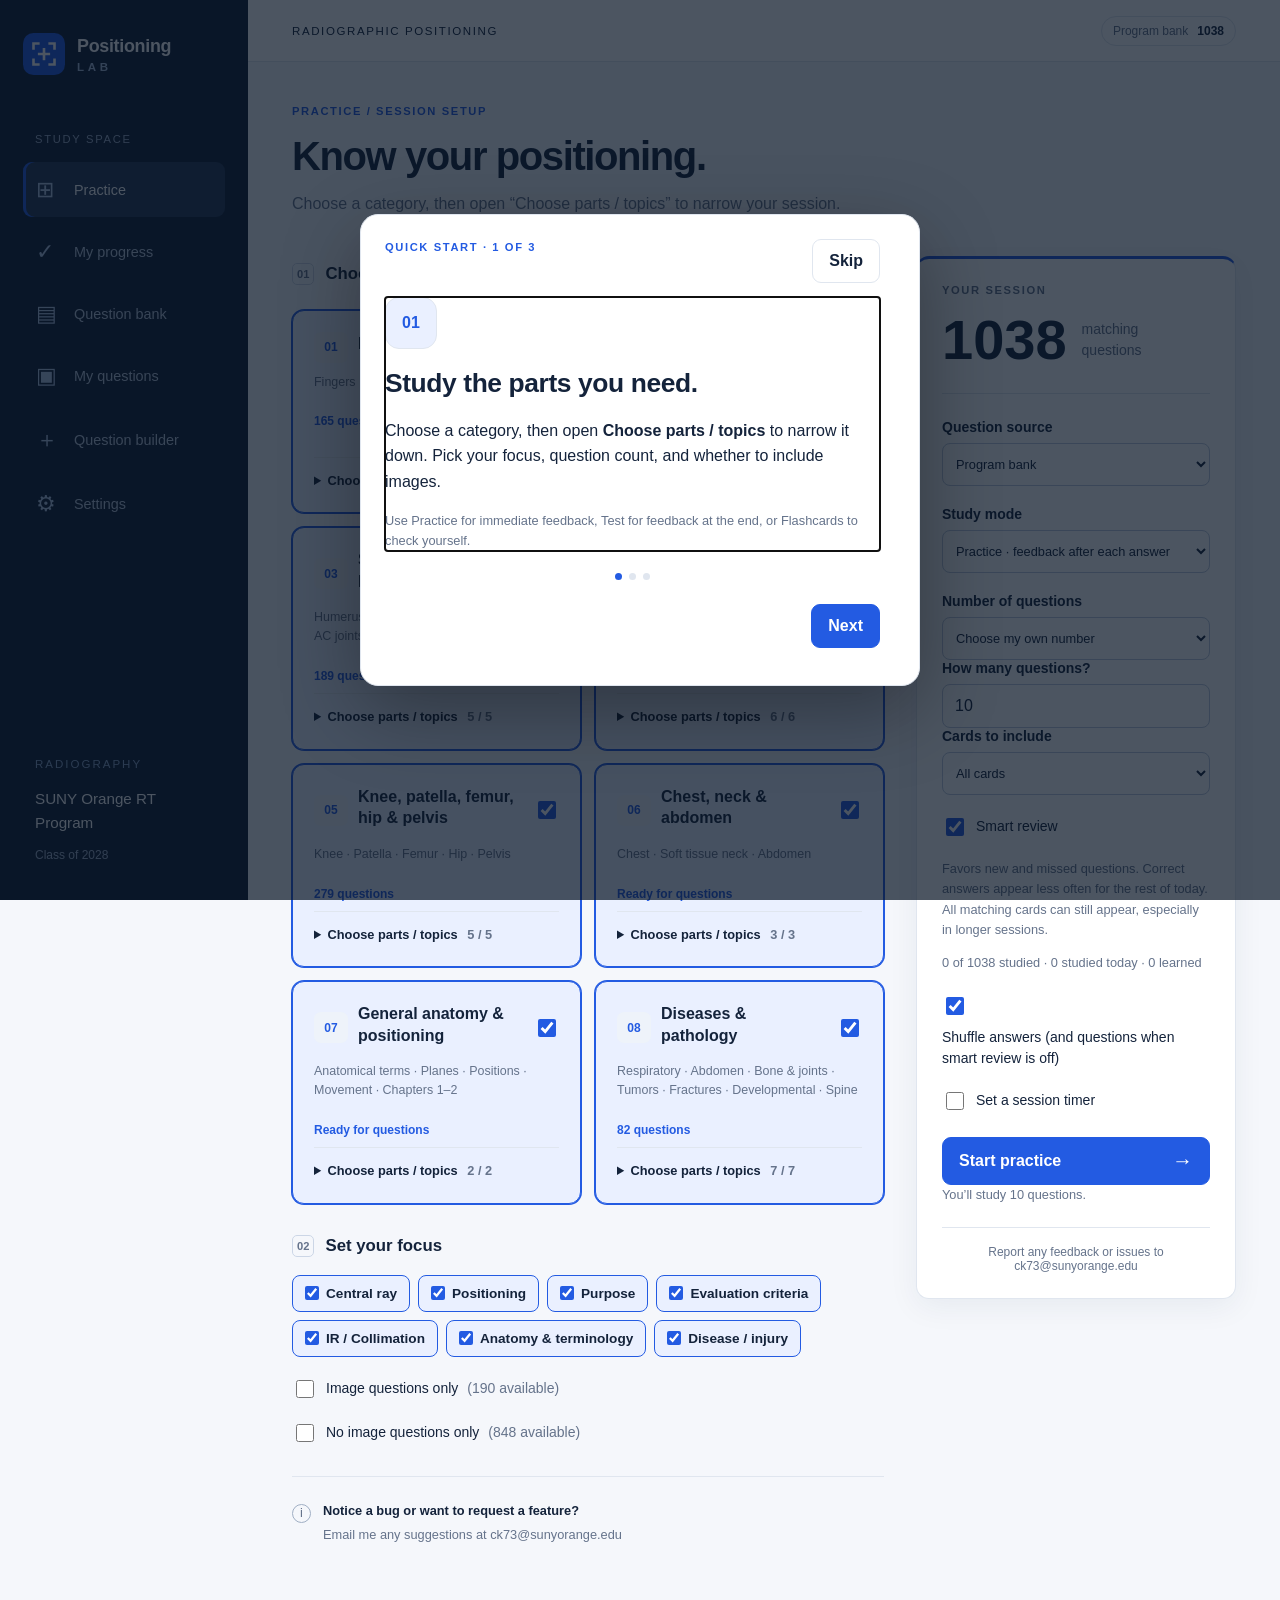
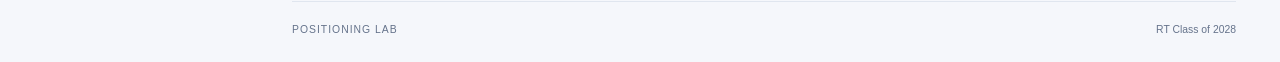
==== index.html @ df294576 "Add files via upload" ====
<!doctype html>
<html lang="en">
<head>
<meta charset="utf-8"><meta name="viewport" content="width=device-width,initial-scale=1,viewport-fit=cover">
<meta name="theme-color" content="#f5f7fb">
<script src="./preferences.js?v=mobile-1"></script>
<title>Positioning Lab | Radiography Practice</title>
<meta name="description" content="Practice radiographic positioning by anatomy group, central ray, purpose, and image evaluation.">
<link rel="icon" href="./favicon.svg" type="image/svg+xml"><link rel="stylesheet" href="./styles.css">
<link rel="stylesheet" href="./progress.css?v=subcategories-2">
<link rel="stylesheet" href="./appearance.css?v=mobile-1">
<script defer src="./app.js?v=mobile-1"></script><script defer src="./catalog.js?v=2"></script><script defer src="./progress.js?v=subcategories-2"></script><script defer src="./builder.js?v=subcategories-2"></script>
</head>
<body>
<a class="skip" href="#main">Skip to content</a>
<aside class="sidebar">
 <a class="brand" href="./"><img src="./favicon.svg" alt="" width="42" height="42"><span>Positioning<span class="brand-light">LAB</span></span></a>
 <div class="sidebar-label">STUDY SPACE</div>
 <nav aria-label="Main navigation">
 <button class="nav active" data-view="practice"><span aria-hidden="true">⊞</span> Practice</button>
 <button class="nav" data-view="progress"><span aria-hidden="true">✓</span> My progress</button>
 <button class="nav" data-view="browse"><span aria-hidden="true">▤</span> Question bank</button>
 <button class="nav" data-view="personal"><span aria-hidden="true">▣</span> My questions</button>
 <button class="nav" data-view="builder"><span aria-hidden="true">＋</span> Question builder</button>
 <button class="nav" id="open-settings" aria-haspopup="dialog"><span aria-hidden="true">⚙</span> Settings</button>
 </nav>
 <div class="sidebar-bottom"><span class="edition">RADIOGRAPHY</span><p>SUNY Orange RT Program</p><small>Class of 2028</small></div>
</aside>
<div class="workspace">
<header class="topbar"><span>RADIOGRAPHIC POSITIONING</span><span class="pill">Program bank <b id="bank-count">…</b></span></header>
<main id="main" tabindex="-1">
<div id="loading" role="status" class="notice">Loading the question bank…</div>
<div id="app" hidden>
<div id="progress-warning" class="notice error" role="status" hidden></div>
<section id="practice-view">
 <div class="page-heading"><p id="personal-greeting" class="personal-greeting" hidden></p><div class="eyebrow">PRACTICE / SESSION SETUP</div><h1>Know your positioning.</h1><p>Choose a category, then open “Choose parts / topics” to narrow your session.</p></div>
 <div class="setup-layout">
  <div>
   <div class="section-line"><h2><span class="step">01</span> Choose categories</h2><button class="text-button" id="toggle-groups">Select all</button></div>
   <div id="group-grid" class="group-grid"></div>
   <div class="section-line second"><h2><span class="step">02</span> Set your focus</h2></div>
   <div id="focus-list" class="chips"></div>
   <label class="checkline"><input type="checkbox" id="images-only"> Image questions only <span class="muted" id="image-count"></span></label>
   <label class="checkline"><input type="checkbox" id="no-images-only"> No image questions only <span class="muted" id="no-image-count"></span></label>
   <div class="sample-note"><span class="note-icon" aria-hidden="true">i</span><p><strong>Notice a bug or want to request a feature?</strong> Email me any suggestions at ck73@sunyorange.edu</p></div>
  </div>
  <aside class="session-card">
   <div class="eyebrow">YOUR SESSION</div><div class="match-count"><strong id="match-count">0</strong><span>matching questions</span></div>
   <hr><label for="session-source">Question source</label><select id="session-source"><option value="program">Program bank</option><option value="personal">My questions</option><option value="both">Program + my questions</option></select><label for="session-mode">Study mode</label><select id="session-mode"><option value="practice">Practice · feedback after each answer</option><option value="exam">Test · feedback at the end</option><option value="cards">Flashcards · reveal & self-check</option></select>
   <label for="session-size">Number of questions</label><select id="session-size"><option value="10">10 questions</option><option value="20">20 questions</option><option value="50">50 questions</option><option value="custom">Choose my own number</option><option value="all">All matching questions</option></select>
   <div id="custom-size-settings" hidden><label for="custom-session-size">How many questions?</label><input id="custom-session-size" type="number" min="1" step="1" value="25" inputmode="numeric" aria-describedby="session-hint"></div>
   <label for="study-filter">Cards to include</label><select id="study-filter"></select>
   <label class="checkline"><input type="checkbox" id="smart-review" checked> Smart review</label>
   <p class="small muted">Favors new and missed questions. Correct answers appear less often for the rest of today. All matching cards can still appear, especially in longer sessions.</p>
   <p id="setup-progress" class="small muted"></p>
   <label class="checkline"><input type="checkbox" id="shuffle" checked> Shuffle answers (and questions when smart review is off)</label>
   <label class="checkline"><input type="checkbox" id="timer-enabled"> Set a session timer</label><div id="timer-settings" hidden><label for="timer-minutes">Minutes (1–180)</label><input id="timer-minutes" type="number" min="1" max="180" value="10"><p class="small muted">The session ends when time runs out, including while this tab is in the background.</p></div><button class="primary start" id="start">Start practice <span aria-hidden="true">→</span></button>
   <p id="session-hint" class="small muted"></p>
   <div class="card-footer">Report any feedback or issues to ck73@sunyorange.edu</div>
  </aside>
 </div>
</section>
<section id="quiz-view" hidden></section>
<section id="results-view" hidden></section>
<section id="progress-view" hidden>
 <div class="page-heading"><div class="eyebrow">STUDY / SAVED IN THIS BROWSER</div><h1>My progress.</h1><p>Keep track of what you’ve studied and choose what needs another look.</p></div>
 <p id="progress-summary" class="notice"></p>
 <p class="small muted">Category totals include the program bank and your personal questions.</p>
 <div id="category-progress" class="category-progress-grid" aria-label="Progress by category"></div>
 <details class="panel progress-backup"><summary>Back up or restore progress</summary>
 <p>Progress saves automatically in this browser. It does not sync to another device. Export a backup before clearing browser data or changing devices. Anyone using this same browser profile shares this history.</p>
 <div class="actions"><button id="progress-export">Export progress</button><label class="file-button" for="progress-import">Restore progress</label><input id="progress-import" type="file" accept=".json,application/json" hidden></div>
 <p class="small muted">Restoring merges histories and keeps the newer record for each card. Progress backups contain marks and statistics. Back up personal questions separately in My questions.</p>
 <p id="progress-storage" class="small muted"></p><p id="progress-status" role="status"></p>
 </details>
 <p class="small muted">Click “Mark learned” when you feel ready, or switch a card back to Learning. Progress bars count cards you marked Learned; correct answers alone do not mark a card learned. “Got it” flashcards count as self-assessed correct answers. Changing a question’s wording or answer starts fresh statistics while keeping your marks.</p>
 <div class="progress-tools"><input id="progress-search" type="search" placeholder="Search questions…" aria-label="Search progress"><select id="progress-group" aria-label="Progress category"></select><select id="progress-part" aria-label="Progress subcategory"></select><select id="progress-filter" aria-label="Progress card filter"></select></div>
 <p id="progress-count" class="muted"></p><div id="progress-list"></div><button id="progress-more" hidden>Show 30 more</button>
</section>
<section id="browse-view" hidden>
 <div class="page-heading"><div class="eyebrow">REFERENCE / QUESTION BANK</div><h1>See what’s in the bank.</h1><p>Search a projection, question, or answer. Open a question to study it.</p></div>
 <div class="bank-tools"><input id="bank-search" type="search" placeholder="Search questions or projections…" aria-label="Search question bank"><select id="bank-source" aria-label="Question source"><option value="program">Program bank</option><option value="personal">My questions</option><option value="both">All questions</option></select><select id="bank-group" aria-label="Filter anatomy group"></select><select id="bank-part" aria-label="Filter subcategory"></select><select id="bank-topic" aria-label="Filter topic"></select></div>
 <label for="bank-progress">Card status</label><select id="bank-progress"></select>
 <div class="section-line"><p id="browse-count" class="muted"></p><button id="bank-more" class="text-button" hidden>Show 50 more</button></div><div id="bank-list"></div>
</section>
<section id="personal-view" hidden>
 <div class="page-heading"><div class="eyebrow">PERSONAL / SAVED ON THIS DEVICE</div><h1>My questions.</h1><p>Your own collection, separate from the program bank. Ready to study as soon as you save.</p></div>
 <div class="notice">Questions and custom categories are saved in this browser on this device. Export a backup to move them to another computer or protect them before clearing browser data.</div>
 <div class="actions"><button id="personal-new" class="primary">Create a question</button><button id="personal-study">Practice my questions</button><button id="backup-export">Export question backup</button><label class="file-button" for="backup-import">Restore questions</label><input type="file" id="backup-import" accept=".json,application/json" hidden></div>
 <p id="personal-status" role="status"></p>
 <div class="bank-tools"><input id="personal-search" type="search" aria-label="Search personal questions" placeholder="Search my questions…"><select id="personal-group" aria-label="Personal category filter"></select><select id="personal-part" aria-label="Personal subcategory filter"></select></div>
 <p id="personal-count" class="muted"></p><div id="personal-list"></div><button id="personal-more" hidden>Show 50 more</button>
</section>
<section id="builder-view" hidden>
 <div class="page-heading"><div class="eyebrow">CREATE / QUESTION BUILDER</div><h1>Build the next question.</h1><p>Choose a category and subcategory, then a projection or topic. Write your question and save it to My questions.</p></div>
 <div class="builder-layout">
 <form id="builder-form" class="panel">
 <h2 class="builder-step"><span class="step">01</span> Choose what to study</h2>
 <div class="form-row"><div><label for="draft-group">Category</label><select id="draft-group"></select></div><div><label for="draft-topic">Focus</label><select id="draft-topic"></select></div></div>
 <div class="form-row"><div><label for="draft-part">Subcategory / body part</label><select id="draft-part"></select></div><div id="projection-family-field"><label for="draft-orientation">Projection family</label><select id="draft-orientation"></select></div></div>
 <label for="draft-projection-select">Projection / named method / topic</label><select id="draft-projection-select"></select>
 <p id="projection-detail" class="projection-detail"></p>
 <label class="checkline"><input type="checkbox" id="custom-projection"> Enter an unlisted projection or topic</label>
 <div id="custom-projection-fields" hidden><label for="draft-projection">Custom name</label><input id="draft-projection" placeholder="Include the body part, projection, and named method"><p class="small muted">Unlisted names are marked Custom. They do not become standard choices for other students.</p></div>
 <h2 class="builder-step"><span class="step">02</span> Write the question</h2>
 <label for="draft-type">Answer format</label><select id="draft-type"><option value="mcq">Multiple choice</option><option value="short">Short answer</option></select>
 <label for="draft-prompt">Question</label><textarea id="draft-prompt" rows="3" required placeholder="What should the image demonstrate?"></textarea>
 <div id="options-fields"><p class="small muted">Enter each choice, then select the circle beside the correct answer.</p><div id="choice-editor"></div><button type="button" id="add-choice" class="text-button">＋ Add a choice</button></div>
 <div id="short-fields" hidden><label for="draft-answer">Correct answer</label><input id="draft-answer"><label for="draft-aliases">Other accepted answers · one per line</label><textarea id="draft-aliases" rows="2" placeholder="Add alternate wording students might use"></textarea></div>
 <label for="draft-explanation">Why is this correct?</label><textarea id="draft-explanation" required rows="2" placeholder="Explain the key positioning detail."></textarea>
 <label for="draft-source">Reference (optional)</label><input id="draft-source" placeholder="Textbook edition · chapter · page">
 <h2 class="builder-step"><span class="step">03</span> Add an image & save</h2>
 <details class="image-settings"><summary>Add an optional image</summary><p class="small muted">Upload a JPG, PNG, or WebP up to 5 MB, or enter an image path.</p>
 <label for="draft-image-file">Choose an image</label><input type="file" id="draft-image-file" accept="image/jpeg,image/png,image/webp">
 <label for="draft-image-path">Or use an image path / HTTPS URL</label><input id="draft-image-path" placeholder="images/shoulder/ap-external.jpg">
 <label for="draft-image-alt">Image description</label><input id="draft-image-alt" placeholder="Describe the image without giving away the answer">
 <label for="draft-image-caption">Caption (optional)</label><input id="draft-image-caption">
 <img id="draft-image-preview" class="draft-preview" alt="Question image preview" hidden>
 <button type="button" id="remove-image" class="text-button">Clear image</button></details>
 <p id="builder-message" role="status"></p>
 <div class="actions"><button type="submit" class="primary" id="save-draft">Save to My questions</button><button type="button" id="preview-question">Preview</button><button type="button" id="cancel-edit" hidden>Cancel edit</button></div>
 <p class="small muted">Saving makes this question available in your personal bank immediately. It does not change the shared program bank.</p>
 </form>
 <aside class="panel draft-panel"><div class="section-line"><h2>Personal draft bank</h2><span class="pill" id="draft-count">0</span></div><p class="small muted">Questions saved in the selected category on this device.</p>
 <div class="actions vertical"><button id="preview-drafts" class="primary">Practice this category</button><button id="export-drafts">Export category JSON</button><label class="file-button" for="import-drafts">Import question JSON</label><input id="import-drafts" type="file" accept=".json,application/json" hidden></div>
 <p id="draft-status" role="status" class="small"></p><div id="draft-list"></div>
 <details class="help"><summary>Add a category, subcategory or focus</summary>
 <label for="new-group-name">New category name</label><input id="new-group-name" placeholder="e.g., Spine"><button type="button" id="add-group">Add category</button>
 <label for="new-part-name">New subcategory in the selected category</label><input id="new-part-name" placeholder="e.g., Toes or Respiratory conditions"><button type="button" id="add-part">Add subcategory</button>
 <label for="new-focus-name">New focus name</label><input id="new-focus-name" placeholder="e.g., Respiration"><button type="button" id="add-focus">Add focus</button>
 <p id="catalog-status" role="status"></p><p class="small muted">Custom categories, subcategories and focuses are personal. Question backups include them. The program catalog can also be expanded through its data files.</p></details>
 <details class="help"><summary>Publish questions for everyone</summary><ol><li>Import the existing category JSON first if you want to keep its published questions.</li><li>Export the category, then upload the JSON into your website’s data folder.</li><li>Register categories in groups.json, subcategories and their projections/topics in projections.json, and focuses in focuses.json.</li><li>Commit changes in GitHub to publish.</li></ol><p>Publishing replaces the entire category file. A personal backup can instead be imported into another browser without changing the website.</p></details>
 </aside></div>
</section>
</div>
<footer class="footer">POSITIONING LAB <span>RT Class of 2028</span></footer>
</main></div>
<dialog id="image-dialog"><button id="close-image">Close image ×</button><img id="large-image" alt=""></dialog>

<dialog id="settings-dialog" class="preferences-dialog" aria-labelledby="settings-title">
 <div class="dialog-heading"><div><p class="eyebrow">MAKE IT YOURS</p><h2 id="settings-title">Settings</h2></div><button id="settings-close" type="button" aria-label="Close settings">Close</button></div>
 <p class="small muted">Changes save in this browser. Study defaults apply to your next session.</p>
 <div class="settings-section"><h3>Appearance</h3>
  <label for="pref-theme">Theme</label><select id="pref-theme"><option value="system">Use device theme</option><option value="light">Light</option><option value="dark">Dark</option><option value="sepia">Sepia</option></select>
  <label for="pref-accent">Accent color</label><select id="pref-accent"><option value="blue">Blue</option><option value="teal">Teal</option><option value="purple">Purple</option><option value="amber">Amber</option></select>
  <div class="settings-grid"><div><label for="pref-text">Text size</label><select id="pref-text"><option value="standard">Standard</option><option value="large">Large</option><option value="extra">Extra large</option></select></div><div><label for="pref-density">Spacing</label><select id="pref-density"><option value="comfortable">Comfortable</option><option value="compact">Compact</option></select></div></div>
  <label class="checkline"><input id="pref-motion" type="checkbox"> Reduce motion</label>
 </div>
 <div class="settings-section"><h3>Personal</h3><label for="pref-name">Display name (optional)</label><input id="pref-name" maxlength="32" autocomplete="nickname" placeholder="What should we call you?"><p class="small muted">Your name stays in this browser. This does not create an account.</p></div>
 <div class="settings-section"><h3>Study defaults</h3>
  <label for="pref-mode">Study mode</label><select id="pref-mode"><option value="practice">Practice</option><option value="exam">Test</option><option value="cards">Flashcards</option></select>
  <label for="pref-source">Question source</label><select id="pref-source"><option value="program">Program bank</option><option value="personal">My questions</option><option value="both">Program + my questions</option></select>
  <label for="pref-images">Image questions</label><select id="pref-images"><option value="all">Include all questions</option><option value="only">Image questions only</option><option value="none">No image questions</option></select>
  <label class="checkline"><input id="pref-all" type="checkbox"> Use all matching questions</label>
  <div id="pref-count-field"><label for="pref-count">Default number of questions</label><input id="pref-count" type="number" min="1" step="1" inputmode="numeric"></div>
  <label class="checkline"><input id="pref-smart" type="checkbox"> Smart review</label>
  <label class="checkline"><input id="pref-shuffle" type="checkbox"> Shuffle answers and normal question order</label>
  <label class="checkline"><input id="pref-timer" type="checkbox"> Start sessions with a timer</label>
  <div id="pref-minutes-field"><label for="pref-minutes">Default timer (minutes)</label><input id="pref-minutes" type="number" min="1" max="180" step="1" inputmode="numeric"></div>
  <button type="button" id="use-session-defaults">Use current session options as defaults</button>
  <p class="small muted">You can change these options before each session. Categories and card filters are chosen in Practice.</p>
 </div>
 <div class="settings-section"><h3>Your data</h3><p class="small muted">Learning history and personal questions are saved separately. Export progress from My progress, and back up your questions from My questions.</p><div class="actions"><button id="replay-tour" type="button">Show walkthrough</button><button id="reset-preferences" type="button">Reset settings</button></div><p class="small muted">Reset settings keeps your questions, learned marks, and history.</p></div>
 <p id="preferences-status" class="small" role="status" aria-live="polite"></p>
</dialog>
<dialog id="welcome-dialog" class="preferences-dialog welcome-dialog" aria-labelledby="welcome-title">
 <div class="dialog-heading"><p class="eyebrow" id="welcome-step"></p><button id="welcome-skip" type="button">Skip</button></div>
 <div id="welcome-content" tabindex="-1"></div>
 <div class="tour-dots" aria-hidden="true"><span></span><span></span><span></span></div>
 <div class="tour-actions"><button id="welcome-back" type="button">Back</button><button id="welcome-next" class="primary" type="button">Next</button></div>
 <p id="welcome-status" class="small" role="status"></p>
</dialog>
</body></html>
---- styles.css ----
:root{--ink:#14233b;--muted:#65738b;--blue:#235be2;--line:#e0e6ef;--bg:#f5f7fb;--nav:#101e34;--teal:#146e64;--red:#ac2d37;font-family:Inter,ui-sans-serif,-apple-system,BlinkMacSystemFont,"Segoe UI",sans-serif;color:var(--ink);font-size:16px}
*{box-sizing:border-box}body{margin:0;background:var(--bg)}button,input,textarea,select{font:inherit}button,a,input,select,textarea,summary{outline-offset:4px}button,select,summary,.file-button{cursor:pointer}button{border:1px solid var(--line);background:white;border-radius:9px;padding:11px 16px;color:var(--ink);font-weight:600}button:hover{border-color:#8ca9dd;background:#f3f6fc}button:disabled{opacity:.5;cursor:not-allowed}a{color:var(--blue)}input:not([type=checkbox]):not([type=radio]),textarea,select{width:100%;border:1px solid #cbd5e3;border-radius:8px;background:#fff;padding:12px;color:var(--ink);min-width:0}textarea{resize:vertical}input[type=checkbox],input[type=radio]{accent-color:var(--blue);width:18px;height:18px;flex-shrink:0}label{display:block;font-size:.875rem;font-weight:600;margin-bottom:8px}select+label,input+label,textarea+label{margin-top:20px}p{line-height:1.6}h1,h2,h3,p{margin-top:0}h1{font-size:2.5rem;line-height:1.15;letter-spacing:-1.4px;margin-bottom:12px;font-weight:750}h2{font-size:1.05rem;margin-bottom:0}h3{font-size:1.1rem}hr{border:0;border-top:1px solid var(--line);margin:25px 0}.sidebar{width:248px;position:fixed;inset:0 auto 0 0;background:var(--nav);color:white;padding:33px 23px;display:flex;flex-direction:column}.brand{display:flex;gap:12px;align-items:center;text-decoration:none;color:white;font-size:1.12rem;font-weight:650;letter-spacing:-.3px}.brand-light{display:block;font-size:.72rem;letter-spacing:3.7px;color:#a6bad9;margin-top:4px}.sidebar-label{font-size:.7rem;letter-spacing:1.7px;color:#9bacc6;margin:58px 12px 17px}.nav{display:flex;align-items:center;gap:13px;width:100%;text-align:left;border:0;color:#b7c5d9;background:transparent;padding:14px 13px;margin-bottom:7px;font-size:.9rem;font-weight:500}.nav span{font-size:1.4rem;width:25px;color:#b0c5e4}.nav:hover,.nav.active{background:#233653;color:#fff}.nav.active{box-shadow:inset 3px 0 #72a0ff}.sidebar-bottom{margin-top:auto;padding:25px 12px 0}.edition{font-size:.72rem;letter-spacing:2px;color:#89a3c7}.sidebar-bottom p{font-size:.95rem;margin:15px 0 10px}.sidebar-bottom small{font-size:.75rem;color:#9fb0c9;line-height:1.8}.workspace{margin-left:248px}.topbar{height:82px;border-bottom:1px solid var(--line);background:#fff;display:flex;justify-content:space-between;align-items:center;padding:0 44px;font-size:.72rem;letter-spacing:1.6px;color:var(--muted)}.pill{display:inline-flex;align-items:center;gap:9px;border:1px solid var(--line);border-radius:30px;padding:7px 11px;font-size:.75rem;letter-spacing:0;background:#fff;color:var(--muted)}.pill b{color:var(--ink)}main{max-width:1400px;margin:auto;padding:43px 44px 24px}.eyebrow{font-size:.7rem;letter-spacing:1.6px;font-weight:700;color:var(--blue);margin-bottom:16px}.page-heading{margin-bottom:39px}.page-heading p{color:var(--muted);font-size:1rem;margin:0}.setup-layout{display:grid;grid-template-columns:minmax(0,1fr) 320px;gap:32px;align-items:start}.section-line{display:flex;align-items:center;justify-content:space-between;gap:12px;margin-bottom:18px}.section-line h2{display:flex;align-items:center;gap:11px}.step{font-size:.7rem;color:var(--muted);border:1px solid #ccd6e6;border-radius:5px;padding:4px}.text-button{border:0;background:transparent;color:var(--blue);padding:5px;font-size:.875rem}.group-grid{display:grid;grid-template-columns:1fr 1fr;gap:14px}.group-card{position:relative;border:1px solid var(--line);border-radius:12px;background:#fff;padding:21px;min-height:174px;display:flex;flex-direction:column;cursor:pointer;margin:0;transition:border-color .15s,box-shadow .15s}.group-card:has(input:checked){border-color:var(--blue);background:#f5f8ff;box-shadow:0 0 0 1px var(--blue)}.group-top{display:flex;justify-content:space-between;align-items:center;margin-bottom:20px}.group-number{font-size:.75rem;font-weight:700;color:var(--blue);background:#eaf0ff;border-radius:7px;display:grid;place-items:center;width:34px;height:31px}.group-card strong{font-size:1rem;line-height:1.35;margin-bottom:6px}.group-card small{color:var(--muted);font-weight:400;line-height:1.5;font-size:.78rem}.group-card .count{margin-top:13px;color:var(--blue);font-size:.75rem;font-weight:600}.second{margin-top:31px}.chips{display:flex;gap:8px;flex-wrap:wrap}.chip{position:relative;border:1px solid #d5deeb;background:#fff;border-radius:8px;padding:10px 12px;font-size:.85rem;cursor:pointer;margin:0;display:flex;gap:7px;align-items:center}.chip:has(input:checked){background:#eaf0ff;border-color:#97b3f4;color:#184bbf}.chip input{width:14px;height:14px;margin:0}.checkline{display:flex;align-items:center;gap:9px;font-weight:400;font-size:.875rem;line-height:1.5;margin:20px 0}.muted{color:var(--muted)}.small{font-size:.8rem}.sample-note{display:flex;gap:12px;margin-top:31px;border-top:1px solid var(--line);padding-top:24px;color:var(--muted)}.sample-note p{font-size:.8rem;margin:0}.sample-note strong{color:#3c4f6b;display:block;margin-bottom:4px}.note-icon{border:1px solid #9faec3;border-radius:50%;width:19px;height:19px;text-align:center;flex-shrink:0;font-size:.8rem;margin-top:3px}.session-card,.panel{background:#fff;border:1px solid var(--line);border-radius:13px;padding:25px}.session-card{box-shadow:0 8px 30px #142b5510;border-top:3px solid var(--blue)}.session-card .eyebrow{color:var(--muted)}.match-count{display:flex;align-items:center;gap:15px}.match-count strong{font-size:3.5rem;font-weight:700;line-height:1}.match-count span{font-size:.875rem;max-width:85px;color:var(--muted);line-height:1.5}.session-card select{font-size:.8rem;padding:12px 9px}.primary{background:var(--blue);border-color:var(--blue);color:#fff}.primary:hover{background:#1748bb;border-color:#1748bb}.start{width:100%;display:flex;align-items:center;justify-content:space-between;margin-top:24px}.start span{font-size:1.3rem}.card-footer{border-top:1px solid var(--line);padding-top:17px;margin-top:22px;font-size:.75rem;color:var(--muted);text-align:center}.footer{display:flex;justify-content:space-between;gap:30px;border-top:1px solid var(--line);padding-top:20px;margin-top:55px;font-size:.65rem;letter-spacing:1px;color:var(--muted);line-height:1.6}.footer span{letter-spacing:0;max-width:530px;text-align:right}.notice{padding:17px 20px;background:#eaf0ff;border:1px solid #cbd9fa;border-radius:9px;margin-bottom:25px;font-size:.875rem;line-height:1.6}.error{background:#fff0f1;border-color:#eec4c9;color:var(--red)}.quiz-wrap{max-width:820px;margin:auto}.quiz-header{display:flex;justify-content:space-between;align-items:center;gap:12px;margin-bottom:18px}.progress-track{height:5px;background:#dde5f2;border-radius:9px;margin-bottom:28px;overflow:hidden}.progress-fill{height:100%;background:var(--blue);transition:width .2s}.question-card{background:#fff;border:1px solid var(--line);border-radius:14px;padding:32px}.question-card h1{font-size:1.7rem;letter-spacing:-.5px;line-height:1.4;margin:22px 0}.question-tags{display:flex;gap:9px;flex-wrap:wrap}.options{display:grid;gap:11px}.option{display:flex;gap:13px;align-items:center;padding:15px 17px;border:1px solid #d6dfec;border-radius:9px;cursor:pointer;font-weight:400;font-size:1rem;line-height:1.5;margin:0}.option:has(input:checked){border-color:var(--blue);background:#f1f5ff}.option.correct{background:#eaf7f2;border-color:#6cbaa4}.option.incorrect{background:#fff0f0;border-color:#d8888c}.feedback{border-radius:9px;background:#ecf7f3;border:1px solid #b6ddcf;padding:18px;margin-top:22px;line-height:1.6}.feedback.wrong{background:#fff4f1;border-color:#eccbc1}.feedback p:last-child{margin-bottom:0}.actions{display:flex;gap:10px;align-items:center;flex-wrap:wrap;margin-top:22px}.actions.vertical{flex-direction:column;align-items:stretch}.question-image{width:100%;max-height:360px;object-fit:contain;background:#101d32;border-radius:8px;display:block}.image-button{padding:0;border:0;display:block;width:100%;background:transparent}.image-caption{font-size:.75rem;color:var(--muted);margin:9px 0 22px}.results-score{font-size:4rem;letter-spacing:-3px;color:var(--blue);margin:15px 0}.review-item{padding:20px;border:1px solid var(--line);background:#fff;border-radius:10px;margin-bottom:12px}.review-item summary{font-size:1rem;line-height:1.5;font-weight:600}.review-item p{font-size:.9rem;margin:16px 0 0}.status-good{color:var(--teal)}.status-bad{color:var(--red)}.bank-tools{display:grid;grid-template-columns:2fr 1fr 1fr;gap:12px;margin-bottom:22px}.builder-layout{display:grid;grid-template-columns:minmax(0,1fr) 310px;gap:24px;align-items:start}.form-row{display:grid;grid-template-columns:1fr 1fr;gap:16px;margin-bottom:20px}.panel>label{margin-top:20px}fieldset{border:1px solid var(--line);border-radius:9px;margin:26px 0 0;padding:18px}legend{font-weight:600;font-size:.9rem}.draft-preview{width:100%;max-height:180px;object-fit:contain;margin-top:15px}.file-button{border:1px solid var(--line);border-radius:9px;text-align:center;font-size:1rem;padding:12px;margin:0}.draft-item{border-top:1px solid var(--line);padding:16px 0}.draft-item p{font-size:.85rem;margin:4px 0 8px}.draft-item button{font-size:.75rem;padding:6px 9px}.help{margin-top:24px;font-size:.875rem;line-height:1.7}.help ol{padding-left:20px}.help li{margin:10px 0}.empty{text-align:center;padding:38px;background:white;border:1px dashed #cbd5e3;border-radius:12px;color:var(--muted)}dialog{border:0;border-radius:12px;max-width:92vw;max-height:92vh;padding:16px}dialog::backdrop{background:#071425cc}dialog img{display:block;max-width:85vw;max-height:78vh;object-fit:contain;margin-top:10px}.skip{position:absolute;top:-100px;left:15px;z-index:10;background:white;padding:15px}.skip:focus{top:10px}[hidden]{display:none!important}
@media(min-width:1500px){main{padding-top:60px}.group-card{min-height:190px}.setup-layout{gap:42px;grid-template-columns:minmax(0,1fr) 340px}}
@media(max-width:1150px){.sidebar{width:210px;padding:30px 15px}.workspace{margin-left:210px}main{padding:32px 26px}.topbar{padding:0 26px}.setup-layout{grid-template-columns:minmax(0,1fr) 280px;gap:20px}.group-card{padding:17px}.session-card{padding:20px}.builder-layout{grid-template-columns:1fr}.draft-panel{order:-1}}
@media(max-width:900px){.sidebar{width:auto;position:static;padding:18px 22px;display:flex;flex-direction:row;justify-content:space-between;align-items:center;gap:20px}.brand-light{display:none}.brand img{width:32px;height:32px}.sidebar-label,.sidebar-bottom{display:none}.sidebar nav{display:flex;gap:5px}.nav{margin:0;padding:10px;font-size:.8rem;white-space:nowrap}.nav span{display:none}.workspace{margin:0}.topbar{height:62px}.setup-layout{grid-template-columns:minmax(0,1fr) 280px}.footer{margin-top:38px}}
@media(max-width:700px){.sidebar{display:block;padding:17px}.brand{justify-content:center}.sidebar nav{margin-top:18px;justify-content:center}.nav{width:auto;padding:10px 13px}.topbar{padding:0 20px;letter-spacing:1px;font-size:.65rem}main{padding:30px 20px}h1{font-size:2rem}.page-heading{margin-bottom:28px}.setup-layout{grid-template-columns:1fr}.session-card{margin-top:8px}.group-grid{gap:11px}.group-card{min-height:185px;padding:16px}.group-card strong{font-size:.93rem}.footer{display:block}.footer span{display:block;text-align:left;margin-top:9px}.question-card{padding:22px}.question-card h1{font-size:1.4rem}.quiz-header{flex-wrap:wrap}.bank-tools{grid-template-columns:1fr}.form-row{grid-template-columns:1fr}.panel{padding:20px}.question-tags .pill{font-size:.7rem}}
@media(prefers-reduced-motion:reduce){*{transition:none!important}}
.session-card{position:sticky;top:20px}.bank-tools{grid-template-columns:minmax(220px,2fr) repeat(3,minmax(130px,1fr))}.builder-step{display:flex;align-items:center;gap:10px;margin:4px 0 22px}.builder-step:not(:first-child){border-top:1px solid var(--line);padding-top:25px;margin-top:30px}.builder-layout{grid-template-columns:minmax(0,1fr) 300px}.projection-detail{font-size:.85rem;background:#eef3fc;border-radius:8px;padding:12px;line-height:1.6;margin-top:12px}.projection-detail:empty{display:none}.choice-row{display:flex;gap:9px;align-items:center;margin-bottom:11px}.choice-row label{margin:0;display:flex;align-items:center}.choice-row button{padding:8px;font-weight:400}.choice-row input[type=text]{flex:1}.image-settings{border:1px solid var(--line);padding:16px;border-radius:9px;line-height:1.6}.image-settings label{margin-top:15px}.timer-display{font-variant-numeric:tabular-nums;border:1px solid var(--line);padding:7px 12px;border-radius:8px;font-size:.9rem;background:white}.timer-display.urgent{color:var(--red);background:#fff0f0;border-color:#d8888c}.group-card .count.empty-count{color:var(--muted)}.origin-badge{font-size:.7rem;font-weight:500;color:var(--blue);margin-left:8px}.help input{margin-bottom:8px}.help label{margin-top:16px}.personal-item{display:flex;gap:10px;align-items:start}.personal-item details{flex:1;min-width:0}.personal-item .actions{margin:12px 0}.requeue-note{font-size:.875rem;color:var(--teal);padding:10px 0}.draft-panel{max-height:none}.draft-panel #draft-list{max-height:440px;overflow:auto}.personal-item .review-item{width:100%}
@media(max-width:1150px){.bank-tools{grid-template-columns:1fr 1fr}.builder-layout{grid-template-columns:1fr}.draft-panel{order:0}}
@media(max-width:900px){.sidebar nav{flex-wrap:wrap}.nav{white-space:normal}}
@media(max-width:700px){.session-card{position:static}.bank-tools{grid-template-columns:1fr}.sidebar nav{display:grid;grid-template-columns:1fr 1fr}.nav{justify-content:center}.personal-item{display:block}.choice-row button{padding:7px}.quiz-header{align-items:center}}
---- progress.css ----
.card-progress{display:flex;align-items:end;gap:12px;flex-wrap:wrap;margin:18px 0;padding:14px;background:#f3f6fc;border-radius:9px}
.card-progress label{margin:0;font-size:.8rem;min-width:150px}
.card-progress select{margin-top:5px}
.card-progress .small{flex-basis:100%;line-height:1.6}
.card-bookmark[aria-pressed=true]{background:#e5eefc;border-color:#7296ce;color:#16428a}
.progress-tools{display:grid;grid-template-columns:2fr 1fr 1fr;gap:12px;margin:22px 0}
.progress-backup{margin:20px 0}
#progress-warning{margin-bottom:20px}
#setup-progress{line-height:1.6}
@media(max-width:650px){.progress-tools{grid-template-columns:1fr}.card-progress{align-items:stretch}.card-progress label{flex:1}.progress-backup .actions>*{flex:1}}
/* Category selection and progress remain compact on phones. */
.category-select{display:flex;flex-direction:column;gap:10px;cursor:default}
.category-heading{display:flex;align-items:center;gap:10px;margin:0;cursor:pointer}
.category-heading strong{flex:1}.category-heading input{order:3;flex:none}
.category-select details{border-top:1px solid var(--line);padding-top:12px;margin-top:auto}
.category-select summary{font-size:.8rem;font-weight:600;line-height:1.7}
.category-select summary .muted{white-space:nowrap;margin-left:6px}
.part-choices{display:flex;flex-direction:column;gap:4px;margin-top:10px}
.part-choices label{display:flex;align-items:center;gap:9px;padding:9px 5px;margin:0;font-size:.83rem;cursor:pointer;min-height:42px}
.part-choices label span{flex:1}.part-choices label small{font-variant-numeric:tabular-nums;color:var(--muted)}
.part-choices input,.category-heading input{width:18px;height:18px;accent-color:var(--blue)}
.category-progress-grid{display:grid;grid-template-columns:repeat(2,minmax(0,1fr));gap:16px;margin:24px 0}
.category-progress-card{background:white;border:1px solid var(--line);border-radius:14px;padding:20px;min-width:0}
.category-progress-title{display:flex;align-items:start;justify-content:space-between;gap:16px;margin-bottom:16px}
.category-progress-title h2{font-size:1rem;line-height:1.4;margin:0}
.category-progress-title strong{color:var(--teal);font-size:1.4rem;font-variant-numeric:tabular-nums}
.learning-meter{height:10px;background:#edf0f5;border-radius:20px;overflow:hidden}
.learning-meter span{height:100%;display:block;background:linear-gradient(90deg,#328baf,#228971);border-radius:20px}
.category-progress-card p{font-size:.8rem;color:var(--muted);margin:12px 0 16px}
.category-progress-card summary{font-size:.8rem;color:var(--blue)}
.part-progress-list{list-style:none;margin:12px 0 0;padding:0}
.part-progress-list li{display:flex;justify-content:space-between;gap:12px;padding:8px 0;font-size:.8rem;border-top:1px solid var(--line)}
.part-progress-list li span:last-child{white-space:nowrap;font-variant-numeric:tabular-nums;color:var(--muted)}
.card-learned{min-height:44px}.card-learned[aria-pressed=true]{background:#e9f5ef;border-color:#78ae97;color:#17604c}
.bank-tools{grid-template-columns:repeat(auto-fit,minmax(150px,1fr))}
.progress-tools{grid-template-columns:repeat(2,minmax(0,1fr))}
@media(max-width:650px){.category-progress-grid,.progress-tools,.bank-tools{grid-template-columns:1fr}.category-progress-card{padding:16px}.card-progress button{flex:1;font-size:.85rem}}
---- appearance.css ----
:root{--surface:#fff;--surface-2:#eef3fa;--selected:#eaf0ff;--field-border:#becbde;--good-bg:#eaf7f2;--bad-bg:#fff0f0;--good-border:#6cbaa4;--bad-border:#d8888c;--accent-solid:#235be2;--primary-text:#fff;--image-bg:#101d32;color-scheme:light}
:root[data-theme=dark]{--ink:#e8edf6;--muted:#b0bfd3;--line:#35445a;--bg:#121922;--nav:#0b111a;--surface:#1c2735;--surface-2:#28364a;--selected:#273b58;--field-border:#65758d;--teal:#79d3b1;--red:#ffadb1;--good-bg:#173c33;--bad-bg:#482b34;--good-border:#468e75;--bad-border:#b76d79;--blue:#a5bfff;--image-bg:#0b111a;color-scheme:dark}
:root[data-theme=sepia]{--ink:#3e3024;--muted:#71614e;--line:#d5c5aa;--bg:#f2eadb;--nav:#382e26;--surface:#fff8e9;--surface-2:#eee1ca;--selected:#ede1ca;--field-border:#b9a88d;--teal:#36644f;--red:#a03936;--good-bg:#e7edda;--bad-bg:#f7e3d7;--good-border:#8aab86;--bad-border:#be8270;color-scheme:light}
:root[data-accent=blue]{--accent-solid:#235be2;--blue:#235be2}
:root[data-accent=teal]{--accent-solid:#087b70;--blue:#087b70}
:root[data-accent=purple]{--accent-solid:#7543b7;--blue:#7543b7}
:root[data-accent=amber]{--accent-solid:#946000;--blue:#946000}
:root[data-theme=dark][data-accent=blue]{--blue:#a5bfff}
:root[data-theme=dark][data-accent=teal]{--blue:#75d6c6}
:root[data-theme=dark][data-accent=purple]{--blue:#d2b3ff}
:root[data-theme=dark][data-accent=amber]{--blue:#edc57c}
:root[data-text=large]{font-size:18px}:root[data-text=extra]{font-size:20px}
html,body{width:100%;min-width:0}body{color:var(--ink);-webkit-text-size-adjust:100%;text-size-adjust:100%}
.workspace,main,section,aside,form,fieldset,.setup-layout>*,.builder-layout>*,.form-row>*,.group-grid>*,.progress-tools>*,.bank-tools>*,.choice-row>*{min-width:0}
main{width:100%}button,input,select,textarea{max-width:100%}fieldset{min-inline-size:0}
button,summary,label,h1,h2,h3,p,.pill,.review-item{overflow-wrap:anywhere}
img{max-width:100%}.group-grid{grid-template-columns:repeat(2,minmax(0,1fr))}.form-row{grid-template-columns:repeat(2,minmax(0,1fr))}
.category-heading strong,.part-choices label span,.option span,.sample-note p{min-width:0}.group-number{flex-shrink:0}
.topbar{gap:12px;flex-wrap:wrap;min-height:62px;height:auto;padding-top:14px;padding-bottom:14px}.topbar>*{min-width:0}.topbar .pill{flex-shrink:0}
.section-line{flex-wrap:wrap}.section-line h2{min-width:0}.checkline{flex-wrap:wrap}.chip{min-width:0;max-width:100%}
button,.file-button{min-height:44px}.text-button{min-height:36px}.option{min-height:48px}.choice-row{min-width:0}.choice-row input[type=text]{width:0;min-width:0;flex:1 1 0}
.sidebar{overflow-y:auto}.personal-greeting{font-size:.9rem;color:var(--blue);margin-bottom:12px}
/* Themes use explicit surface colors; radiographs are displayed without filters. */
button,input:not([type=checkbox]):not([type=radio]),textarea,select,.topbar,.pill,.group-card,.chip,.session-card,.panel,.question-card,.review-item,.empty,.timer-display,.category-progress-card,dialog,.skip{background:var(--surface);color:var(--ink)}
input:not([type=checkbox]):not([type=radio]),textarea,select,.option{border-color:var(--field-border)}
button:hover{background:var(--surface-2);border-color:var(--blue)}
.primary,.primary:hover{background:var(--accent-solid);border-color:var(--accent-solid);color:var(--primary-text)}
.primary:hover{filter:brightness(.93)}
.text-button,.nav,.image-button{background:transparent}.text-button{color:var(--blue)}
.nav{color:#b7c5d9}.nav:hover,.nav.active{background:#233653;color:#fff}.nav.active{box-shadow:inset 3px 0 var(--blue)}
.group-card:has(input:checked),.chip:has(input:checked),.option:has(input:checked){background:var(--selected);border-color:var(--blue);color:var(--ink)}
.group-number,.notice,.projection-detail,.card-progress{background:var(--surface-2);color:var(--ink)}
.notice{border-color:var(--line)}.group-number,.origin-badge,.results-score{color:var(--blue)}.sample-note strong{color:var(--ink)}
.progress-track,.learning-meter{background:var(--line)}.learning-meter span{background:var(--accent-solid)}
.option.correct,.feedback,.card-learned[aria-pressed=true]{background:var(--good-bg);border-color:var(--good-border);color:var(--ink)}
.option.incorrect,.feedback.wrong,.error,.timer-display.urgent{background:var(--bad-bg);border-color:var(--bad-border);color:var(--ink)}
.card-bookmark[aria-pressed=true]{background:var(--selected);border-color:var(--blue);color:var(--ink)}
.question-image{background:var(--image-bg)}.image-button:hover{background:transparent}.pill{color:var(--muted)}
:root[data-density=compact] .group-card,:root[data-density=compact] .category-progress-card{padding:14px;min-height:0}
:root[data-density=compact] .part-choices label{padding-top:5px;padding-bottom:5px;min-height:40px}
:root[data-density=compact] .question-card{padding:20px}:root[data-density=compact] .review-item{padding:14px}
:root[data-motion=reduce] *{animation:none!important;transition:none!important;scroll-behavior:auto!important}
@media(prefers-reduced-motion:reduce){*{animation:none!important;transition:none!important;scroll-behavior:auto!important}}
/* Dialogs scroll internally and do not widen or drag the underlying page. */
body.dialog-open{position:fixed;left:0;right:0;width:100%;overflow:hidden}
.preferences-dialog{width:calc(100% - 32px);max-width:620px;max-height:calc(100vh - 32px);max-height:calc(100dvh - 32px);margin:auto;border:1px solid var(--line);border-radius:18px;padding:24px;overflow-y:auto;overscroll-behavior:contain;scrollbar-gutter:stable;color:var(--ink);box-shadow:0 24px 80px #0005}
.preferences-dialog::backdrop{background:#071425b8}
.dialog-heading{display:flex;align-items:start;justify-content:space-between;gap:16px}.dialog-heading>*{min-width:0}.dialog-heading .eyebrow{margin-bottom:8px}.dialog-heading h2{font-size:1.5rem}.dialog-heading button{flex-shrink:0}
.settings-section{border-top:1px solid var(--line);margin-top:22px;padding-top:22px}.settings-section h3{margin-bottom:16px}.settings-section>label{margin-top:16px}
.settings-grid{display:grid;grid-template-columns:repeat(2,minmax(0,1fr));gap:16px;margin-top:20px}.settings-grid>*{min-width:0}
.preferences-dialog input,.preferences-dialog select{font-size:1rem;min-height:44px}.preferences-dialog input[type=checkbox]{min-height:18px}
.preferences-dialog [aria-invalid=true]{border-color:var(--red)}
.welcome-dialog{max-width:560px}.welcome-dialog h2{font-size:1.65rem;line-height:1.25;letter-spacing:-.4px;margin:18px 0}
.tour-symbol{display:grid;place-items:center;width:52px;height:52px;background:var(--selected);color:var(--blue);border:1px solid var(--line);border-radius:14px;font-weight:700;margin-top:14px}
.tour-actions{display:flex;gap:12px;justify-content:space-between;margin-top:24px}.tour-actions .primary{margin-left:auto}
.tour-dots{display:flex;justify-content:center;gap:7px;margin-top:22px}.tour-dots span{width:7px;height:7px;border-radius:50%;background:var(--line)}.tour-dots .current{background:var(--blue)}
.tour-palette{padding:12px;margin-top:18px}.tour-palette legend{font-size:.875rem}.theme-choices,.accent-choices{display:grid;grid-template-columns:repeat(2,minmax(0,1fr));gap:8px}
.tour-palette button{font-size:.85rem;padding:10px 8px;display:flex;gap:8px;align-items:center;justify-content:center}
.tour-palette button[aria-pressed=true]{background:var(--selected);border-color:var(--blue);box-shadow:inset 0 0 0 1px var(--blue)}
.accent-dot{width:14px;height:14px;border-radius:50%;flex-shrink:0}.accent-dot.blue{background:#235be2}.accent-dot.teal{background:#087b70}.accent-dot.purple{background:#7543b7}.accent-dot.amber{background:#946000}
#image-dialog{max-width:calc(100% - 24px);max-height:calc(100dvh - 24px);background:var(--surface);color:var(--ink)}#image-dialog img{width:auto;max-width:100%;max-height:75vh;object-fit:contain}
@media(max-width:1150px){.builder-layout{grid-template-columns:minmax(0,1fr)}}
@media(max-width:900px){.sidebar{overflow:visible}.sidebar nav{min-width:0;flex:1}.nav{min-width:0}.setup-layout{grid-template-columns:minmax(0,1fr)}.session-card{position:static}.sidebar{padding-left:max(16px,env(safe-area-inset-left));padding-right:max(16px,env(safe-area-inset-right))}}
@media(max-width:700px){
 main{padding:24px max(16px,env(safe-area-inset-right)) max(24px,env(safe-area-inset-bottom)) max(16px,env(safe-area-inset-left))}
 .topbar{padding-left:max(16px,env(safe-area-inset-left));padding-right:max(16px,env(safe-area-inset-right));font-size:.65rem;letter-spacing:.5px}
 .sidebar{padding-top:max(16px,env(safe-area-inset-top))}.sidebar nav{grid-template-columns:repeat(2,minmax(0,1fr));gap:4px}
 .sidebar .nav{width:100%;font-size:.8rem;padding:10px 8px}.brand{min-width:0}
 .group-grid,.form-row,.bank-tools,.progress-tools,.category-progress-grid{grid-template-columns:minmax(0,1fr)}
 .group-card{min-height:0}.group-card strong{font-size:1rem}.category-heading{align-items:center}
 .question-card{padding:18px}.question-card h1{font-size:1.3rem}.session-card,.panel{padding:18px}
 input:not([type=checkbox]):not([type=radio]),select,textarea,.session-card select{font-size:max(16px,1rem)}
 .actions>*{max-width:100%}.question-tags .pill{white-space:normal}.checkline{gap:8px}
 .card-progress{padding:12px;gap:8px}.card-progress button{flex:1 1 120px}
 .preferences-dialog{width:calc(100% - 24px);padding:18px;scrollbar-gutter:auto;max-height:calc(100dvh - 24px - env(safe-area-inset-top) - env(safe-area-inset-bottom))}
 .settings-grid{grid-template-columns:minmax(0,1fr)}.welcome-dialog h2{font-size:1.4rem}.dialog-heading{gap:8px}
}
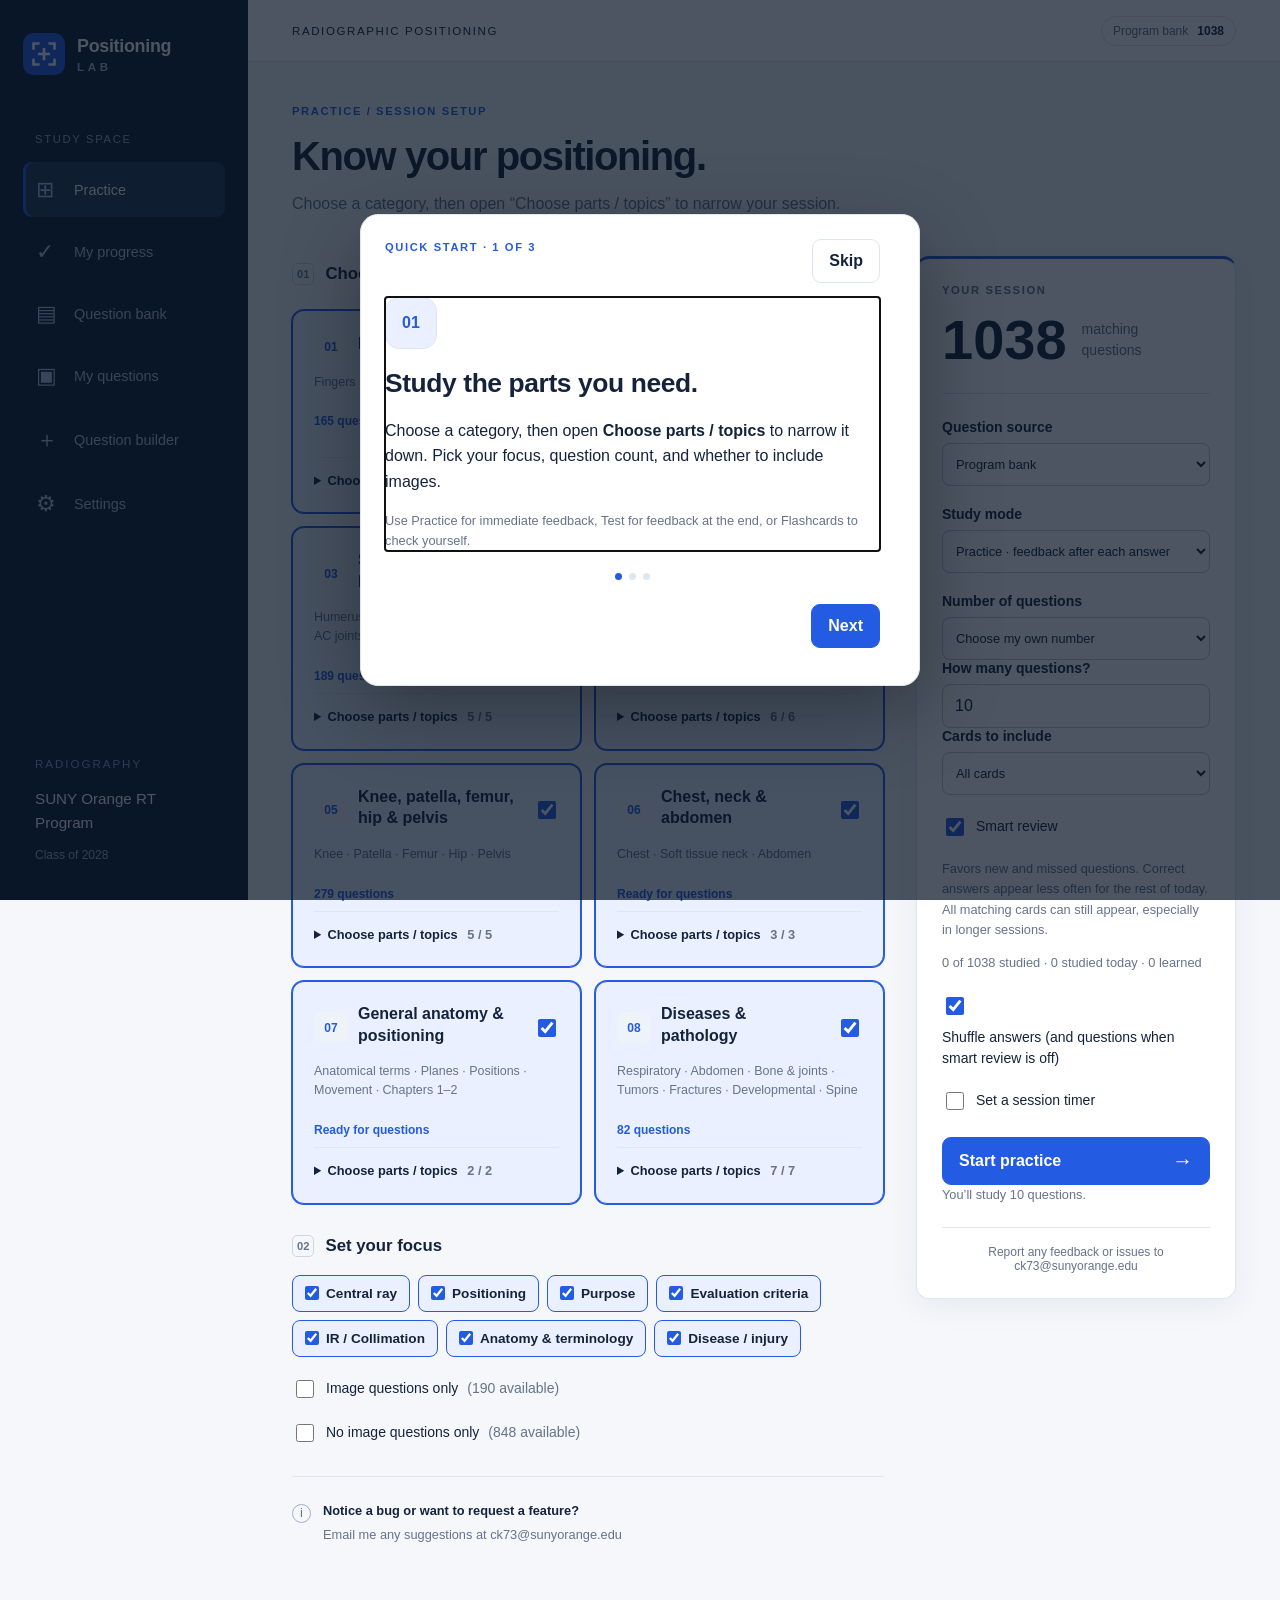
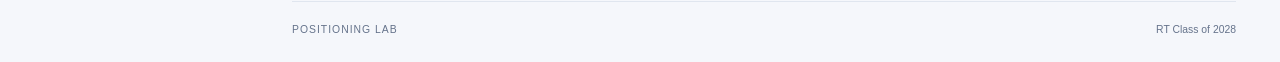
==== commit 74417c4f: "Add files via upload" ====
--- a/index.html
+++ b/index.html
@@ -3,13 +3,13 @@
 <head>
 <meta charset="utf-8"><meta name="viewport" content="width=device-width,initial-scale=1,viewport-fit=cover">
 <meta name="theme-color" content="#f5f7fb">
-<script src="./preferences.js?v=mobile-1"></script>
+<script src="./preferences.js?v=ranks-1"></script>
 <title>Positioning Lab | Radiography Practice</title>
 <meta name="description" content="Practice radiographic positioning by anatomy group, central ray, purpose, and image evaluation.">
 <link rel="icon" href="./favicon.svg" type="image/svg+xml"><link rel="stylesheet" href="./styles.css">
 <link rel="stylesheet" href="./progress.css?v=subcategories-2">
-<link rel="stylesheet" href="./appearance.css?v=mobile-1">
-<script defer src="./app.js?v=mobile-1"></script><script defer src="./catalog.js?v=2"></script><script defer src="./progress.js?v=subcategories-2"></script><script defer src="./builder.js?v=subcategories-2"></script>
+<link rel="stylesheet" href="./appearance.css?v=ranks-1">
+<script defer src="./app.js?v=auto-learn-1"></script><script defer src="./catalog.js?v=2"></script><script defer src="./profile.js?v=ranks-1"></script><script defer src="./progress.js?v=ranks-1"></script><script defer src="./builder.js?v=subcategories-2"></script>
 </head>
 <body>
 <a class="skip" href="#main">Skip to content</a>
@@ -64,6 +64,7 @@
 <section id="results-view" hidden></section>
 <section id="progress-view" hidden>
  <div class="page-heading"><div class="eyebrow">STUDY / SAVED IN THIS BROWSER</div><h1>My progress.</h1><p>Keep track of what you’ve studied and choose what needs another look.</p></div>
+ <section id="study-profile" class="panel study-profile" aria-label="Study profile"></section>
  <p id="progress-summary" class="notice"></p>
  <p class="small muted">Category totals include the program bank and your personal questions.</p>
  <div id="category-progress" class="category-progress-grid" aria-label="Progress by category"></div>
@@ -73,7 +74,7 @@
  <p class="small muted">Restoring merges histories and keeps the newer record for each card. Progress backups contain marks and statistics. Back up personal questions separately in My questions.</p>
  <p id="progress-storage" class="small muted"></p><p id="progress-status" role="status"></p>
  </details>
- <p class="small muted">Click “Mark learned” when you feel ready, or switch a card back to Learning. Progress bars count cards you marked Learned; correct answers alone do not mark a card learned. “Got it” flashcards count as self-assessed correct answers. Changing a question’s wording or answer starts fresh statistics while keeping your marks.</p>
+ <p class="small muted">Click “Mark learned” when you feel ready, or switch a card back to Learning. Progress bars count cards you marked Learned; correct answers mark cards learned when Auto-learn is enabled in Settings. “Got it” flashcards count as self-assessed correct answers. Changing a question’s wording or answer starts fresh statistics while keeping your marks.</p>
  <div class="progress-tools"><input id="progress-search" type="search" placeholder="Search questions…" aria-label="Search progress"><select id="progress-group" aria-label="Progress category"></select><select id="progress-part" aria-label="Progress subcategory"></select><select id="progress-filter" aria-label="Progress card filter"></select></div>
  <p id="progress-count" class="muted"></p><div id="progress-list"></div><button id="progress-more" hidden>Show 30 more</button>
 </section>
@@ -153,6 +154,7 @@
   <label for="pref-images">Image questions</label><select id="pref-images"><option value="all">Include all questions</option><option value="only">Image questions only</option><option value="none">No image questions</option></select>
   <label class="checkline"><input id="pref-all" type="checkbox"> Use all matching questions</label>
   <div id="pref-count-field"><label for="pref-count">Default number of questions</label><input id="pref-count" type="number" min="1" step="1" inputmode="numeric"></div>
+  <label class="checkline"><input id="pref-autoLearn" type="checkbox"> Automatically mark correct answers as learned</label><p class="small muted">Includes “Got it” on flashcards. Turn this off to mark cards manually.</p>
   <label class="checkline"><input id="pref-smart" type="checkbox"> Smart review</label>
   <label class="checkline"><input id="pref-shuffle" type="checkbox"> Shuffle answers and normal question order</label>
   <label class="checkline"><input id="pref-timer" type="checkbox"> Start sessions with a timer</label>
--- a/appearance.css
+++ b/appearance.css
@@ -75,3 +75,5 @@
  .preferences-dialog{width:calc(100% - 24px);padding:18px;scrollbar-gutter:auto;max-height:calc(100dvh - 24px - env(safe-area-inset-top) - env(safe-area-inset-bottom))}
  .settings-grid{grid-template-columns:minmax(0,1fr)}.welcome-dialog h2{font-size:1.4rem}.dialog-heading{gap:8px}
 }
+
+.study-profile{margin-bottom:24px}.profile-heading{display:flex;align-items:center;gap:16px;margin-bottom:18px}.profile-heading h2{font-size:1.25rem}.profile-heading p{margin:6px 0 0}.profile-heading svg{flex-shrink:0}.profile-name-row{display:flex;gap:10px}.profile-name-row input{min-width:0;flex:1}.profile-name-row button{flex-shrink:0}.rank-grid{display:grid;grid-template-columns:repeat(auto-fit,minmax(110px,1fr));gap:16px;padding-top:18px}.rank-item{display:flex;flex-direction:column;align-items:center;gap:6px;text-align:center}@media(max-width:450px){.profile-name-row{flex-direction:column}}
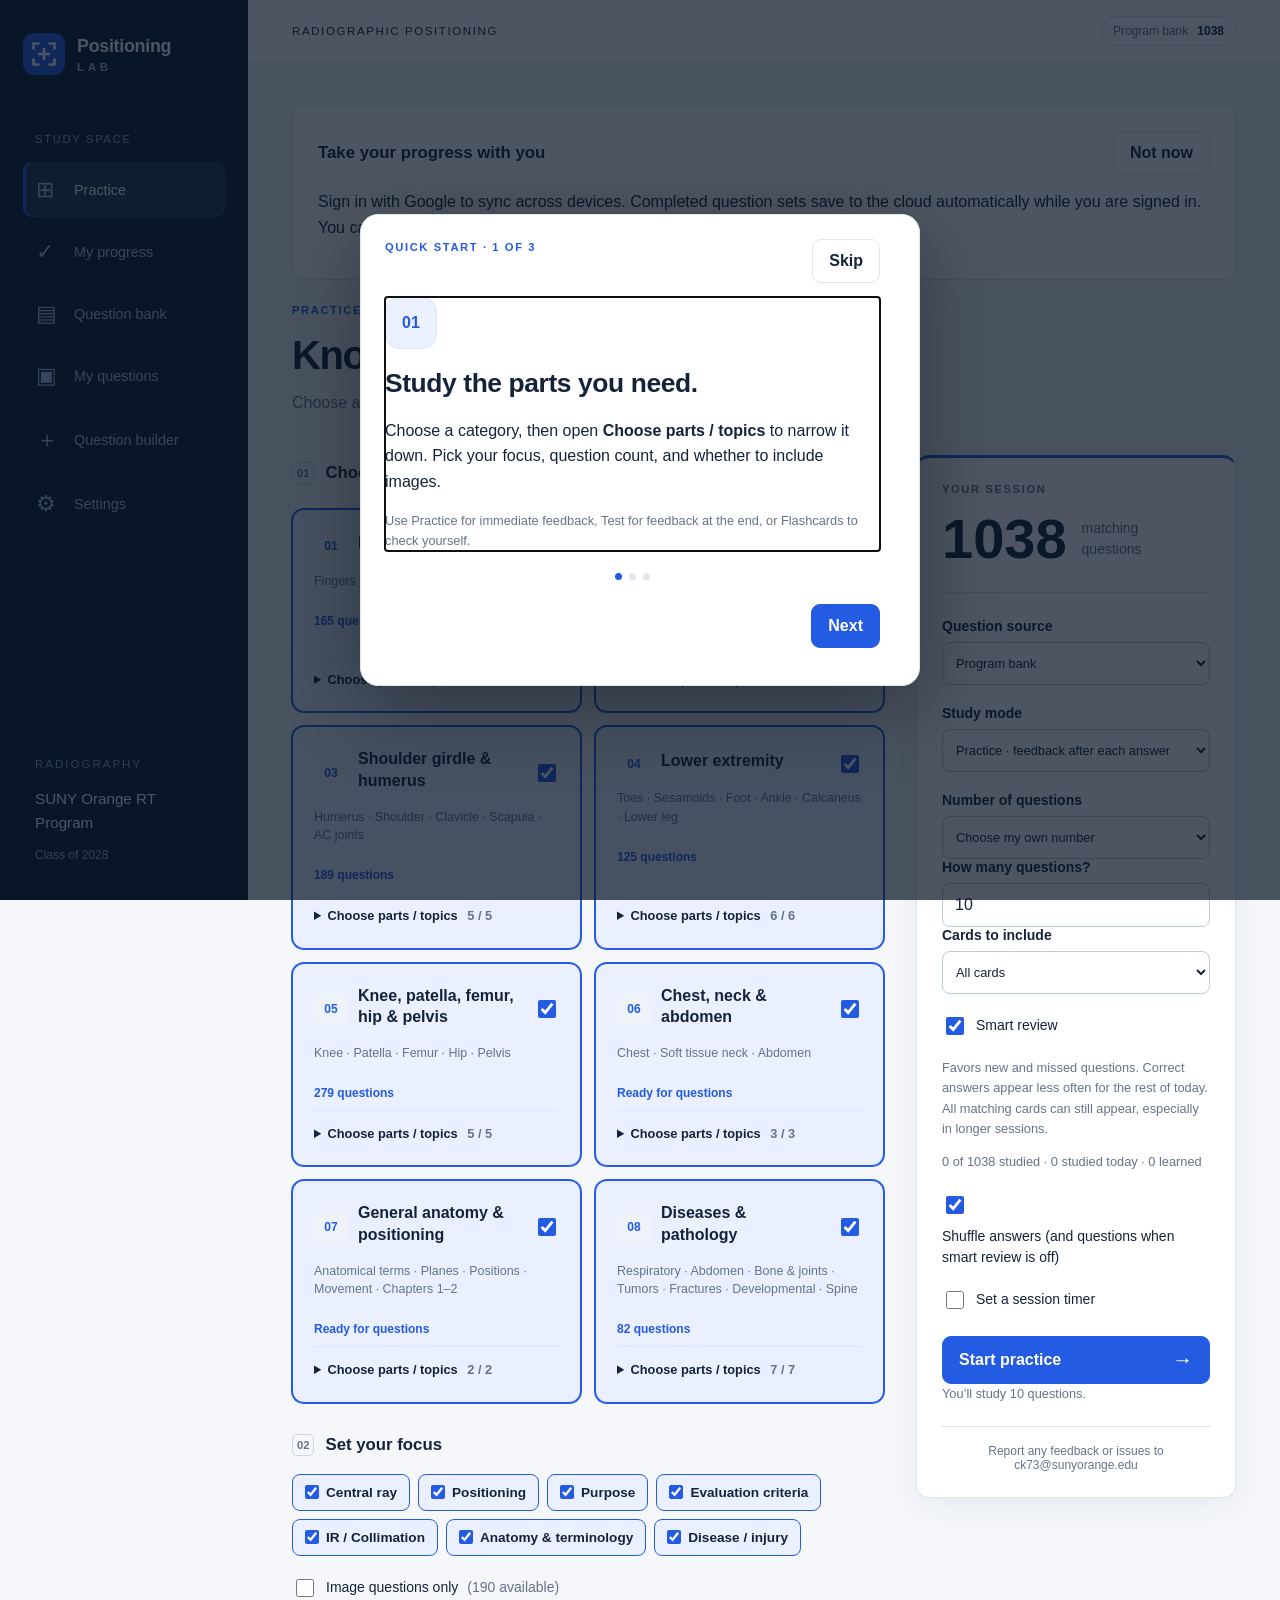
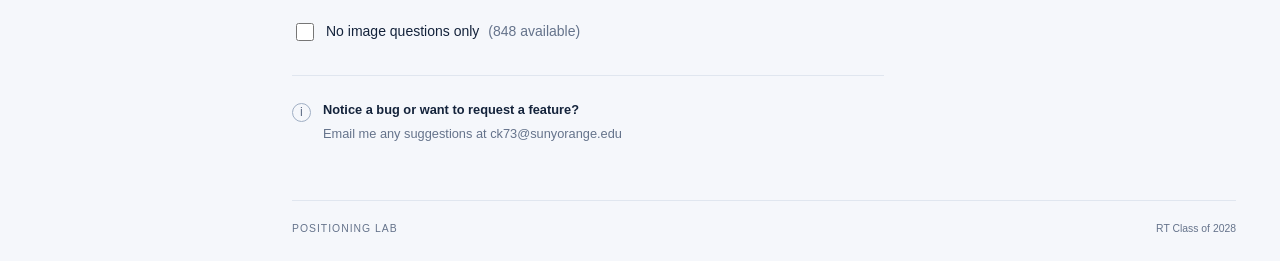
==== commit 3ef3ef22: "Add files via upload" ====
--- a/index.html
+++ b/index.html
@@ -3,13 +3,15 @@
 <head>
 <meta charset="utf-8"><meta name="viewport" content="width=device-width,initial-scale=1,viewport-fit=cover">
 <meta name="theme-color" content="#f5f7fb">
-<script src="./preferences.js?v=ranks-1"></script>
+<script src="./preferences.js?v=cloud-1"></script>
 <title>Positioning Lab | Radiography Practice</title>
 <meta name="description" content="Practice radiographic positioning by anatomy group, central ray, purpose, and image evaluation.">
 <link rel="icon" href="./favicon.svg" type="image/svg+xml"><link rel="stylesheet" href="./styles.css">
 <link rel="stylesheet" href="./progress.css?v=subcategories-2">
 <link rel="stylesheet" href="./appearance.css?v=ranks-1">
-<script defer src="./app.js?v=auto-learn-1"></script><script defer src="./catalog.js?v=2"></script><script defer src="./profile.js?v=ranks-1"></script><script defer src="./progress.js?v=ranks-1"></script><script defer src="./builder.js?v=subcategories-2"></script>
+<script defer src="./app.js?v=swift-sync-2"></script><script defer src="./catalog.js?v=2"></script><script defer src="./profile.js?v=swift-sync-2"></script><script defer src="./progress.js?v=swift-sync-2"></script><script defer src="./builder.js?v=subcategories-2"></script>
+<link rel="stylesheet" href="./cloud-sync.css?v=swift-sync-2">
+<script defer src="./cloud-config.js?v=2"></script><script defer src="./cloud-model.js?v=1"></script><script defer src="./cloud-sync.js?v=swift-sync-2"></script>
 </head>
 <body>
 <a class="skip" href="#main">Skip to content</a>
--- a/cloud-sync.css
+++ b/cloud-sync.css
@@ -0,0 +1,3 @@
+.cloud-panel{margin-bottom:24px;min-width:0}.cloud-panel .actions{flex-wrap:wrap}.cloud-panel button{max-width:100%}#cloud-google-button{max-width:100%;margin-top:12px;min-height:0}#cloud-status{margin:14px 0 6px;overflow-wrap:anywhere}#cloud-choice .actions{display:flex;flex-wrap:wrap;gap:10px}#cloud-choice button{min-height:44px}#cloud-choice::backdrop{background:#071425b8}
+
+.cloud-prompt{margin-bottom:24px}.cloud-prompt-heading{display:flex;align-items:center;justify-content:space-between;gap:12px;flex-wrap:wrap}.cloud-prompt p{margin:14px 0}.cloud-prompt [id$="google"]{max-width:100%}.cloud-panel h2{font-size:1.15rem}.cloud-panel .actions{margin:12px 0}.cloud-panel #cloud-google-button:empty{margin:0}
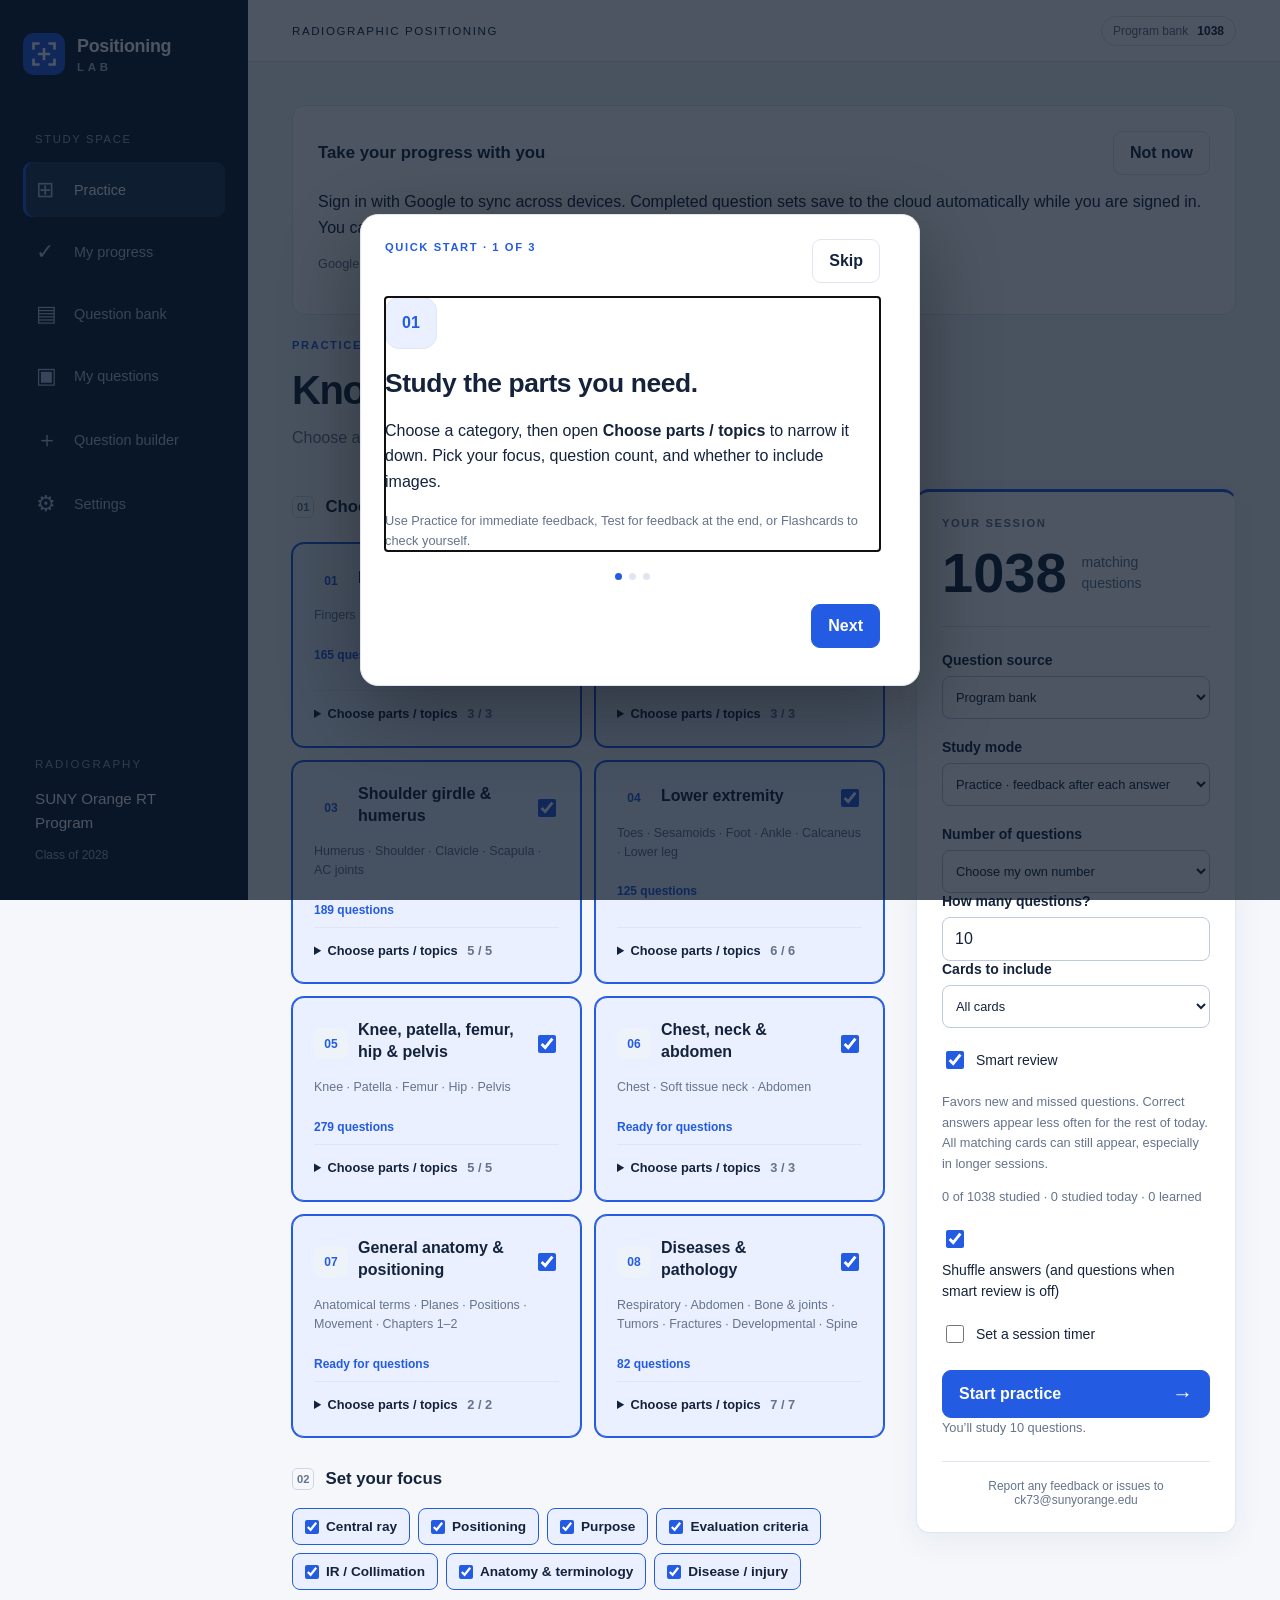
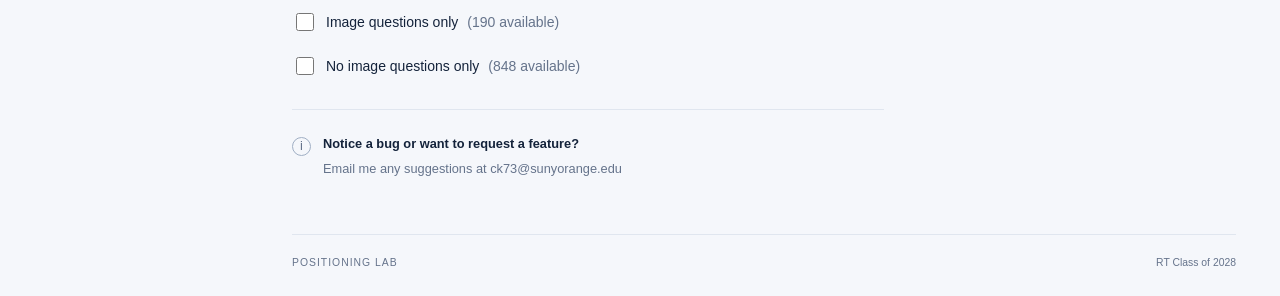
==== commit 5b57d8e7: "Add files via upload" ====
--- a/index.html
+++ b/index.html
@@ -11,7 +11,7 @@
 <link rel="stylesheet" href="./appearance.css?v=ranks-1">
 <script defer src="./app.js?v=swift-sync-2"></script><script defer src="./catalog.js?v=2"></script><script defer src="./profile.js?v=swift-sync-2"></script><script defer src="./progress.js?v=swift-sync-2"></script><script defer src="./builder.js?v=subcategories-2"></script>
 <link rel="stylesheet" href="./cloud-sync.css?v=swift-sync-2">
-<script defer src="./cloud-config.js?v=2"></script><script defer src="./cloud-model.js?v=1"></script><script defer src="./cloud-sync.js?v=swift-sync-2"></script>
+<script defer src="./cloud-config.js?v=2"></script><script defer src="./cloud-model.js?v=1"></script><script defer src="./cloud-sync.js?v=mobile-signin-3"></script>
 </head>
 <body>
 <a class="skip" href="#main">Skip to content</a>
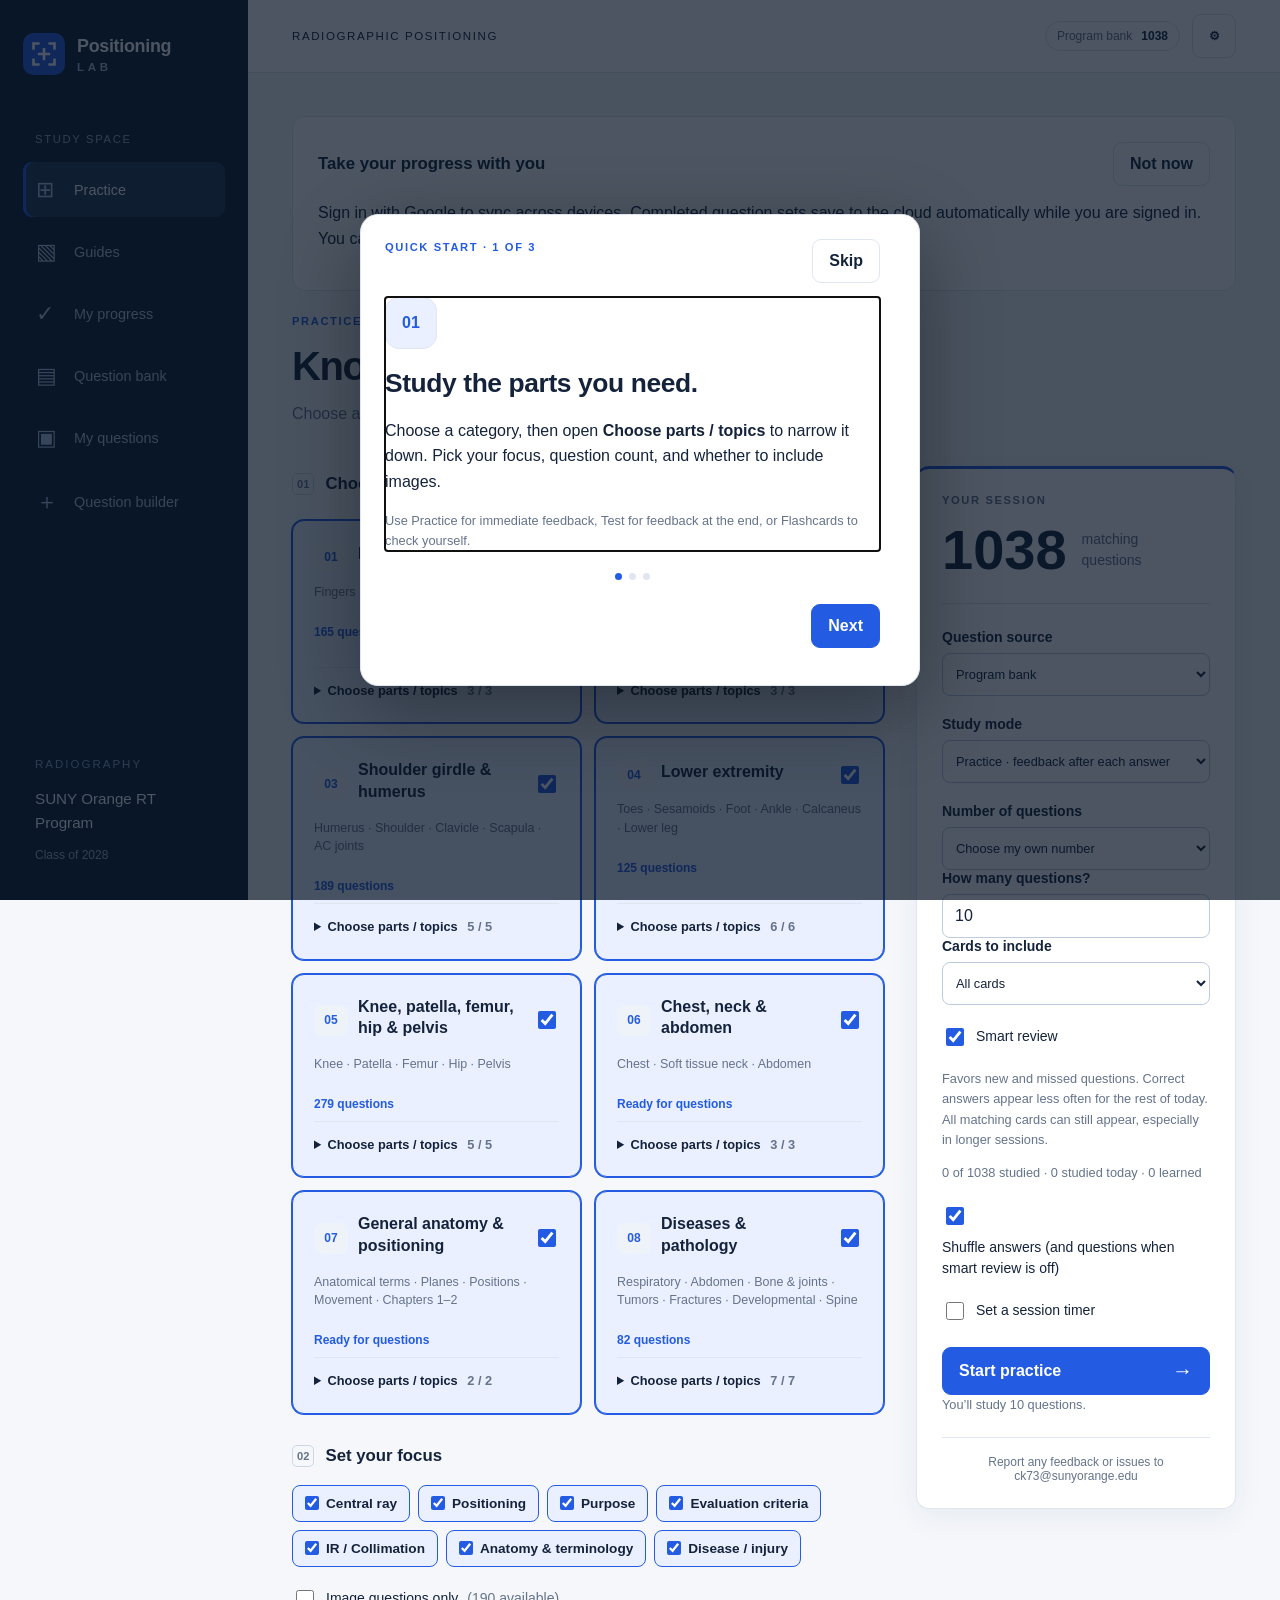
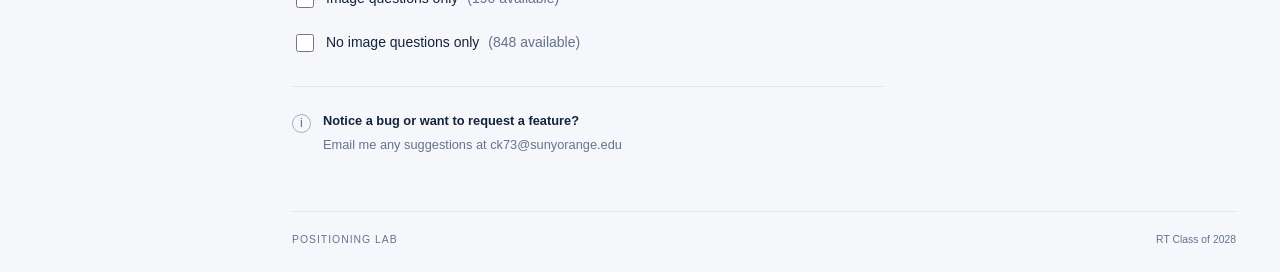
==== commit bc72f648: "Add files via upload" ====
--- a/index.html
+++ b/index.html
@@ -7,11 +7,13 @@
 <title>Positioning Lab | Radiography Practice</title>
 <meta name="description" content="Practice radiographic positioning by anatomy group, central ray, purpose, and image evaluation.">
 <link rel="icon" href="./favicon.svg" type="image/svg+xml"><link rel="stylesheet" href="./styles.css">
+<link rel="stylesheet" href="./guides.css?v=guides-1">
 <link rel="stylesheet" href="./progress.css?v=subcategories-2">
 <link rel="stylesheet" href="./appearance.css?v=ranks-1">
-<script defer src="./app.js?v=swift-sync-2"></script><script defer src="./catalog.js?v=2"></script><script defer src="./profile.js?v=swift-sync-2"></script><script defer src="./progress.js?v=swift-sync-2"></script><script defer src="./builder.js?v=subcategories-2"></script>
+<script defer src="./app.js?v=guides-1"></script><script defer src="./catalog.js?v=2"></script><script defer src="./profile.js?v=guides-1"></script><script defer src="./progress.js?v=swift-sync-2"></script><script defer src="./builder.js?v=subcategories-2"></script>
 <link rel="stylesheet" href="./cloud-sync.css?v=swift-sync-2">
-<script defer src="./cloud-config.js?v=2"></script><script defer src="./cloud-model.js?v=1"></script><script defer src="./cloud-sync.js?v=mobile-signin-3"></script>
+<script defer src="./cloud-config.js?v=2"></script><script defer src="./cloud-model.js?v=1"></script><script defer src="./cloud-sync.js?v=guides-1"></script>
+<script defer src="./guides.js?v=guides-1"></script>
 </head>
 <body>
 <a class="skip" href="#main">Skip to content</a>
@@ -20,16 +22,17 @@
  <div class="sidebar-label">STUDY SPACE</div>
  <nav aria-label="Main navigation">
  <button class="nav active" data-view="practice"><span aria-hidden="true">⊞</span> Practice</button>
+ <button class="nav" data-view="guides"><span aria-hidden="true">▧</span> Guides</button>
  <button class="nav" data-view="progress"><span aria-hidden="true">✓</span> My progress</button>
  <button class="nav" data-view="browse"><span aria-hidden="true">▤</span> Question bank</button>
  <button class="nav" data-view="personal"><span aria-hidden="true">▣</span> My questions</button>
  <button class="nav" data-view="builder"><span aria-hidden="true">＋</span> Question builder</button>
- <button class="nav" id="open-settings" aria-haspopup="dialog"><span aria-hidden="true">⚙</span> Settings</button>
+
  </nav>
  <div class="sidebar-bottom"><span class="edition">RADIOGRAPHY</span><p>SUNY Orange RT Program</p><small>Class of 2028</small></div>
 </aside>
 <div class="workspace">
-<header class="topbar"><span>RADIOGRAPHIC POSITIONING</span><span class="pill">Program bank <b id="bank-count">…</b></span></header>
+<header class="topbar"><span>RADIOGRAPHIC POSITIONING</span><div class="topbar-actions"><span class="pill">Program bank <b id="bank-count">…</b></span><button class="corner-settings" id="open-settings" aria-haspopup="dialog" aria-label="Settings" title="Settings">⚙</button></div></header>
 <main id="main" tabindex="-1">
 <div id="loading" role="status" class="notice">Loading the question bank…</div>
 <div id="app" hidden>
@@ -62,6 +65,7 @@
   </aside>
  </div>
 </section>
+<section id="guides-view" hidden aria-label="Positioning guides"></section>
 <section id="quiz-view" hidden></section>
 <section id="results-view" hidden></section>
 <section id="progress-view" hidden>
--- a/guides.css
+++ b/guides.css
@@ -0,0 +1,26 @@
+/* Inherit the site's light/dark/sepia palette and chosen accent. */
+#guides-view{min-width:0;max-width:100%;overflow-wrap:anywhere}
+#guides-view [hidden]{display:none!important}
+.guide-heading{display:flex;justify-content:space-between;align-items:flex-start;gap:16px;margin-bottom:20px}
+.guide-heading h1{margin:5px 0 8px}.guide-heading p{color:var(--muted);margin:0}
+.guide-settings{position:relative;flex:none;z-index:5}.guide-settings summary{cursor:pointer;padding:10px 12px;border:1px solid var(--line);border-radius:10px;background:var(--surface)}
+.guide-settings>div{position:absolute;right:0;top:48px;width:min(320px,calc(100vw - 40px));max-height:70dvh;overflow:auto;padding:18px;background:var(--surface);border:1px solid var(--line);border-radius:12px;box-shadow:0 10px 35px #0002}
+.guide-settings fieldset{border:0;padding:0;margin:0 0 14px}.guide-settings legend{font-weight:700;margin-bottom:8px}.guide-settings fieldset label{display:flex;align-items:center;gap:9px;font-weight:400;margin:0;min-height:36px}.guide-settings input[type=checkbox]{width:18px;height:18px;margin:0;flex:none}
+.guide-tabs{display:flex;gap:8px;flex-wrap:wrap;margin-bottom:22px}.guide-tabs button[aria-pressed=true]{color:var(--blue);background:var(--selected);border-color:var(--blue)}.guide-tabs .primary{margin-left:auto}
+.guide-selectors{display:grid;grid-template-columns:1fr 1.4fr;gap:16px}.guide-selectors label{min-width:0}.guide-selectors select{width:100%;min-width:0;text-overflow:ellipsis}
+.guide-title{display:flex;justify-content:space-between;align-items:center;gap:12px;margin:20px 0 14px}.guide-title h2{margin:4px 0}.guide-title p{margin:0}
+.guide-distinction{border-left:3px solid var(--blue);padding:14px 18px;background:var(--selected);border-radius:0 10px 10px 0;margin-bottom:20px}.guide-distinction strong{color:var(--blue)}
+#guides-view ul{margin:8px 0 0;padding-left:20px}#guides-view li{margin:5px 0;line-height:1.5}#guides-view ul:empty{display:none}
+.guide-galleries{display:grid;grid-template-columns:1fr 1fr;gap:16px;margin-bottom:20px}.guide-gallery{min-width:0;border:1px solid var(--line);border-radius:12px;padding:14px;background:var(--surface)}
+.guide-gallery-heading{display:flex;align-items:center;justify-content:space-between;gap:8px}.guide-gallery h3{margin:0}.guide-image-empty{min-height:130px;display:flex;flex-direction:column;align-items:center;justify-content:center;gap:12px;color:var(--muted);text-align:center;font-size:.85rem}
+.guide-gallery-controls{display:flex;justify-content:space-between;align-items:center;gap:8px;margin:12px 0}.guide-gallery-controls button{min-width:44px;min-height:44px}
+.guide-image-track{display:flex;overflow-x:auto;scroll-snap-type:x mandatory;overscroll-behavior-x:contain;gap:12px;max-width:100%;border-radius:8px}.guide-image-track figure{flex:0 0 100%;min-width:0;margin:0;scroll-snap-align:start}.guide-image-track img{display:block;width:100%;height:300px;object-fit:contain;background:var(--bg);border-radius:8px}.guide-image-track figcaption{padding:10px 0;font-size:.85rem;color:var(--muted)}
+.guide-cr{border:1px solid var(--line);border-top:3px solid var(--blue);padding:20px;border-radius:12px;background:var(--surface);margin-bottom:16px}.guide-cr h3{margin:0 0 12px}.guide-angle{font-size:clamp(1.2rem,3vw,1.65rem);font-weight:700;color:var(--blue);line-height:1.45}.guide-cr p{margin-bottom:0}
+.guide-criteria{display:grid;grid-template-columns:1fr 1fr;gap:16px}.guide-criteria article{padding:18px;background:var(--surface);border:1px solid var(--line);border-radius:12px;min-width:0}.guide-criteria h3{margin:0;font-size:1rem}
+.guide-precautions{border:1px solid var(--line);padding:16px;border-radius:12px;margin-top:16px}.guide-bottom{display:flex;align-items:center;justify-content:space-between;gap:10px;margin:22px 0}.guide-bottom span{text-align:center}
+.guide-common{margin-top:30px;padding-top:20px;border-top:1px solid var(--line);font-size:.85rem;color:var(--muted)}.guide-common details{margin-top:16px}.guide-common summary{cursor:pointer}
+.guide-overview-part{margin:26px 0}.guide-table-wrap{overflow-x:auto;max-width:100%;border:1px solid var(--line);border-radius:12px}.guide-table-wrap table{width:100%;border-collapse:collapse;table-layout:fixed;background:var(--surface);font-size:.9rem}.guide-table-wrap th,.guide-table-wrap td{text-align:left;vertical-align:top;padding:14px;border-bottom:1px solid var(--line);line-height:1.5}.guide-table-wrap th:first-child{width:25%}.guide-table-wrap thead{background:var(--selected)}.guide-table-wrap tr:last-child>*{border-bottom:0}.guide-table-wrap button{white-space:normal;text-align:left;font:inherit}
+.guide-review-meter{display:block;width:100%;height:10px;accent-color:var(--blue);margin-bottom:24px}.guide-review-card{max-width:760px;margin:auto;padding:clamp(18px,4vw,32px);border:1px solid var(--line);border-radius:16px;background:var(--surface)}.guide-review-card h2{margin-top:8px}.guide-review-card h3{color:var(--blue)}.guide-review-actions{display:flex;gap:12px;margin-top:24px}.guide-review-actions button{flex:1;min-height:46px}
+.topbar .corner-settings{padding:8px 10px;min-width:44px;min-height:44px}.topbar-actions{display:flex;align-items:center;gap:12px}
+@media(max-width:640px){.guide-heading{gap:8px}.guide-settings summary span{display:none}.guide-selectors,.guide-galleries,.guide-criteria{grid-template-columns:1fr}.guide-tabs{gap:6px}.guide-tabs button{flex:1;padding:10px 8px}.guide-tabs .primary{margin-left:0}.guide-image-track img{height:250px}.guide-bottom{flex-wrap:wrap}.guide-bottom span{order:3;width:100%}.guide-table-wrap table,.guide-table-wrap tbody,.guide-table-wrap tr,.guide-table-wrap th,.guide-table-wrap td{display:block;width:100%!important}.guide-table-wrap thead{display:none}.guide-table-wrap tr{padding:12px 14px;border-bottom:1px solid var(--line)}.guide-table-wrap tr:last-child{border-bottom:0}.guide-table-wrap th,.guide-table-wrap td{border:0;padding:4px 0}.guide-table-wrap td:last-child{color:var(--muted)}.topbar-actions{gap:6px}.topbar-actions .pill{display:none}.guide-review-actions{flex-wrap:wrap}.guide-review-actions button{min-width:110px}}
+@media(prefers-reduced-motion:reduce){.guide-image-track{scroll-behavior:auto}}
